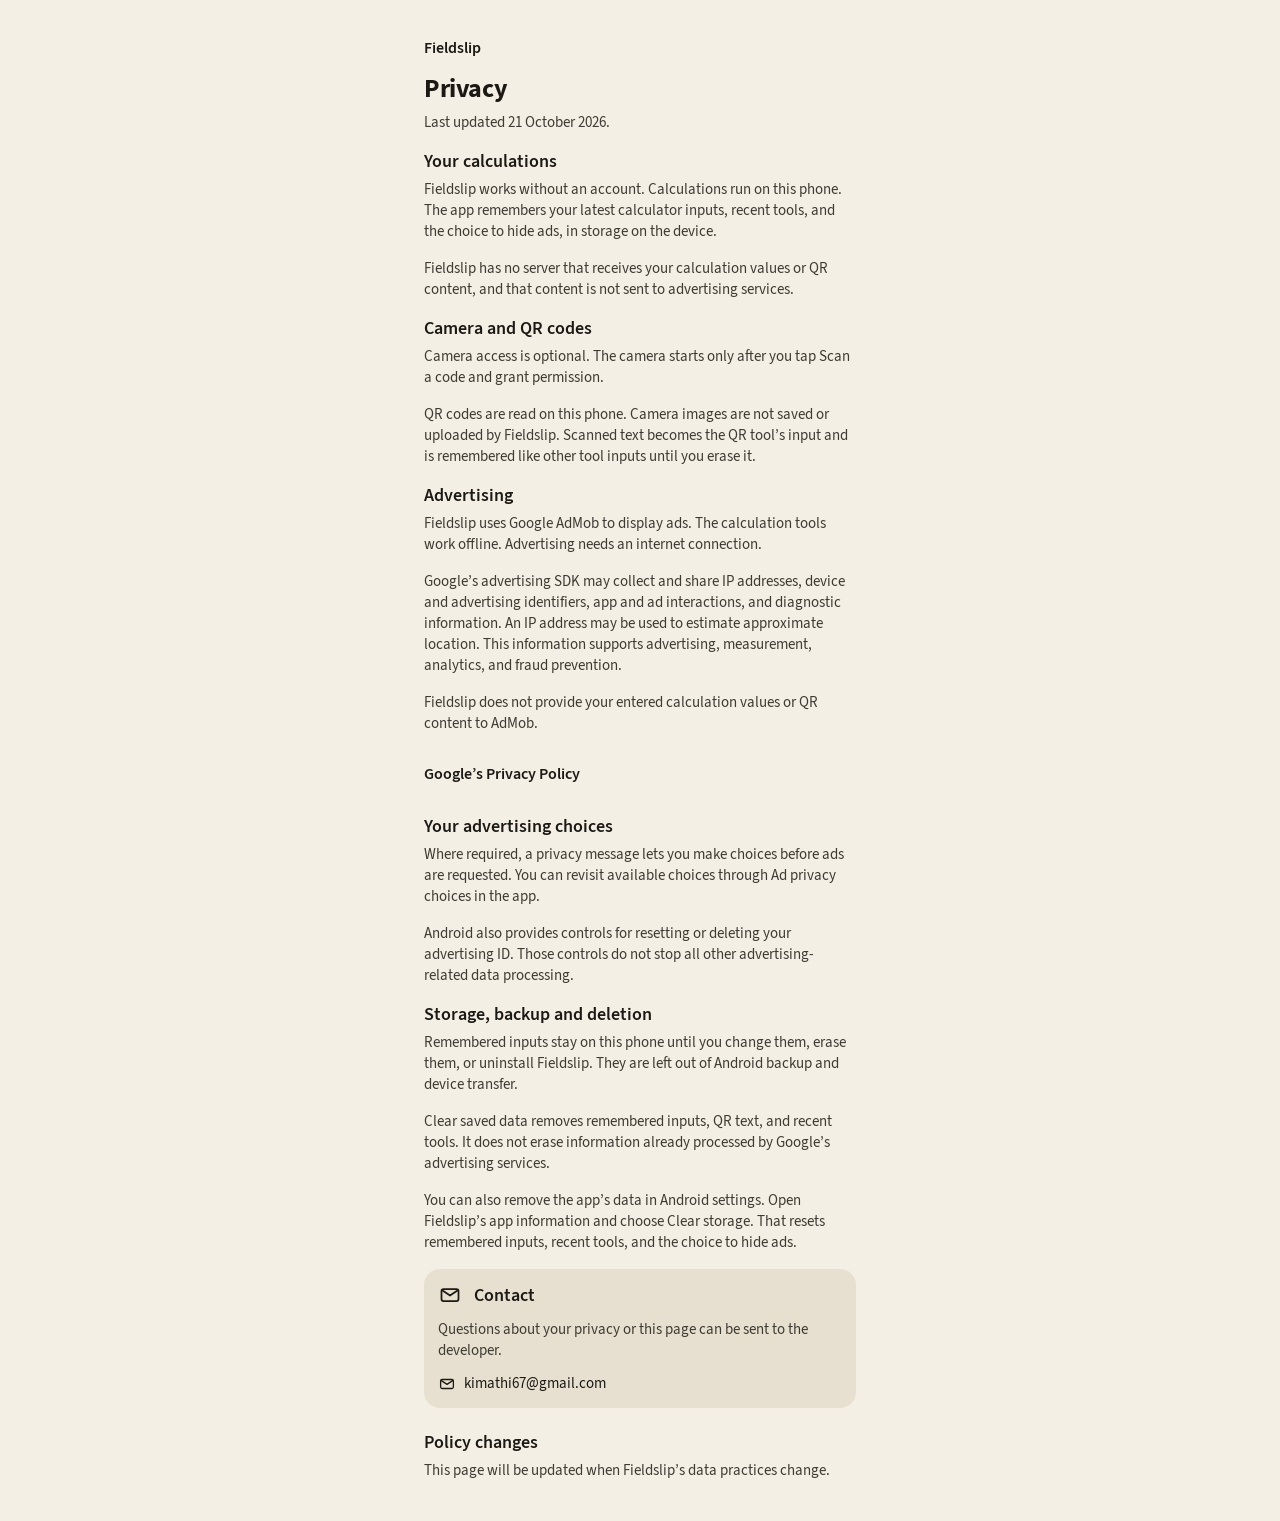
==== privacy/index.html @ 25e32473 "Add the public Fieldslip privacy page. Co-authored-by: Cursor <cursoragent@cursor.com>" ====
<!doctype html>
<html lang="en">
  <head>
    <meta charset="utf-8" />
    <meta name="viewport" content="width=device-width, initial-scale=1, viewport-fit=cover" />
    <meta name="theme-color" content="#F3EFE4" />
    <meta name="description" content="Privacy policy for Fieldslip. Contact kimathi67@gmail.com." />
    <title>Privacy — Fieldslip</title>
    <link rel="icon" href="/favicon.png" />
    <link rel="stylesheet" href="/css/site.css" />
  </head>
  <body>
    <main class="column">
      <a class="back" href="/">Fieldslip</a>
      <h1>Privacy</h1>
      <p class="date">Last updated 21 October 2026.</p>

      <section>
        <h2>Your calculations</h2>
        <p>
          Fieldslip works without an account. Calculations run on this phone. The app remembers your latest calculator
          inputs, recent tools, and the choice to hide ads, in storage on the device.
        </p>
        <p>
          Fieldslip has no server that receives your calculation values or QR content, and that content is not sent to
          advertising services.
        </p>
      </section>

      <section>
        <h2>Camera and QR codes</h2>
        <p>Camera access is optional. The camera starts only after you tap Scan a code and grant permission.</p>
        <p>
          QR codes are read on this phone. Camera images are not saved or uploaded by Fieldslip. Scanned text becomes
          the QR tool’s input and is remembered like other tool inputs until you erase it.
        </p>
      </section>

      <section>
        <h2>Advertising</h2>
        <p>
          Fieldslip uses Google AdMob to display ads. The calculation tools work offline. Advertising needs an internet
          connection.
        </p>
        <p>
          Google’s advertising SDK may collect and share IP addresses, device and advertising identifiers, app and ad
          interactions, and diagnostic information. An IP address may be used to estimate approximate location. This
          information supports advertising, measurement, analytics, and fraud prevention.
        </p>
        <p>Fieldslip does not provide your entered calculation values or QR content to AdMob.</p>
        <a class="text-link" href="https://policies.google.com/privacy">Google’s Privacy Policy</a>
      </section>

      <section>
        <h2>Your advertising choices</h2>
        <p>
          Where required, a privacy message lets you make choices before ads are requested. You can revisit available
          choices through Ad privacy choices in the app.
        </p>
        <p>
          Android also provides controls for resetting or deleting your advertising ID. Those controls do not stop all
          other advertising-related data processing.
        </p>
      </section>

      <section>
        <h2>Storage, backup and deletion</h2>
        <p>
          Remembered inputs stay on this phone until you change them, erase them, or uninstall Fieldslip. They are left
          out of Android backup and device transfer.
        </p>
        <p>
          Clear saved data removes remembered inputs, QR text, and recent tools. It does not erase information already
          processed by Google’s advertising services.
        </p>
        <p>
          You can also remove the app’s data in Android settings. Open Fieldslip’s app information and choose Clear
          storage. That resets remembered inputs, recent tools, and the choice to hide ads.
        </p>
      </section>

      <a class="card" href="mailto:kimathi67@gmail.com">
        <div class="card-head">
          <svg width="24" height="24" viewBox="0 0 24 24" aria-hidden="true">
            <rect x="3.5" y="6" width="17" height="12" rx="2" fill="none" stroke="#1C1915" stroke-width="1.75" stroke-linejoin="round" />
            <path d="M4.5 7.5 12 12.5l7.5-5" fill="none" stroke="#1C1915" stroke-width="1.75" stroke-linecap="round" stroke-linejoin="round" />
          </svg>
          <h2>Contact</h2>
        </div>
        <p class="card-body">Questions about your privacy or this page can be sent to the developer.</p>
        <div class="card-row">
          <svg width="18" height="18" viewBox="0 0 24 24" aria-hidden="true">
            <rect x="3.5" y="6" width="17" height="12" rx="2" fill="none" stroke="#1C1915" stroke-width="1.75" stroke-linejoin="round" />
            <path d="M4.5 7.5 12 12.5l7.5-5" fill="none" stroke="#1C1915" stroke-width="1.75" stroke-linecap="round" stroke-linejoin="round" />
          </svg>
          <span>kimathi67@gmail.com</span>
        </div>
      </a>

      <section>
        <h2>Policy changes</h2>
        <p>This page will be updated when Fieldslip’s data practices change.</p>
      </section>
    </main>
  </body>
</html>
---- css/site.css ----
@font-face {
  font-family: "Source Sans 3";
  src: url("../fonts/SourceSans3-Regular.ttf") format("truetype");
  font-weight: 400;
  font-style: normal;
  font-display: swap;
}

@font-face {
  font-family: "Source Sans 3";
  src: url("../fonts/SourceSans3-Semibold.ttf") format("truetype");
  font-weight: 600;
  font-style: normal;
  font-display: swap;
}

@font-face {
  font-family: "Source Sans 3";
  src: url("../fonts/SourceSans3-Bold.ttf") format("truetype");
  font-weight: 700;
  font-style: normal;
  font-display: swap;
}

* {
  box-sizing: border-box;
}

html,
body {
  margin: 0;
  background: #f3efe4;
  color: #1c1915;
}

body {
  min-height: 100dvh;
  font-family: "Source Sans 3", sans-serif;
  font-weight: 400;
  font-size: 15px;
  line-height: 21px;
  caret-color: #1c1915;
}

::selection {
  background: #1c1915;
  color: #f3efe4;
}

.column {
  width: 100%;
  max-width: 480px;
  margin: 0 auto;
  padding: 24px;
}

.lockup {
  display: flex;
  align-items: center;
  gap: 12px;
  margin-top: 12px;
  margin-bottom: 22px;
  color: inherit;
  text-decoration: none;
}

.word {
  margin: 0;
  font-size: 32px;
  line-height: 36px;
  font-weight: 700;
  letter-spacing: -0.6px;
}

.promise {
  margin: 2px 0 0;
  color: #3f3a32;
  font-size: 15px;
  line-height: 20px;
  font-weight: 400;
}

.back {
  display: inline-flex;
  align-items: center;
  min-height: 48px;
  color: #1c1915;
  font-size: 16px;
  line-height: 22px;
  font-weight: 600;
  text-decoration: none;
}

h1 {
  margin: 0 0 8px;
  font-size: 26px;
  line-height: 32px;
  font-weight: 700;
  letter-spacing: -0.4px;
}

.date,
p {
  margin: 0 0 16px;
  color: #3f3a32;
}

h2 {
  margin: 0 0 6px;
  font-size: 18px;
  line-height: 24px;
  font-weight: 600;
}

a {
  color: #1c1915;
}

.text-link {
  display: inline-flex;
  align-items: center;
  min-height: 48px;
  margin-bottom: 16px;
  color: #1c1915;
  font-size: 16px;
  line-height: 22px;
  font-weight: 600;
  text-decoration: none;
}

.card {
  display: block;
  margin: 8px 0 22px;
  padding: 14px;
  border-radius: 16px;
  background: #e7e0d0;
  color: inherit;
  text-decoration: none;
}

.card-head {
  display: flex;
  align-items: center;
  gap: 12px;
}

.card h2,
.card-title {
  margin: 0;
  color: #1c1915;
  font-size: 18px;
  line-height: 24px;
  font-weight: 600;
}

.card p,
.card-body {
  margin: 12px 0 0;
  color: #3f3a32;
}

.card-row {
  display: flex;
  align-items: center;
  gap: 8px;
  margin-top: 12px;
  color: #1c1915;
}

a:focus-visible {
  outline: 2px solid #1c1915;
  outline-offset: 3px;
}

@media (hover: hover) and (pointer: fine) {
  a:hover {
    opacity: 0.84;
  }
}
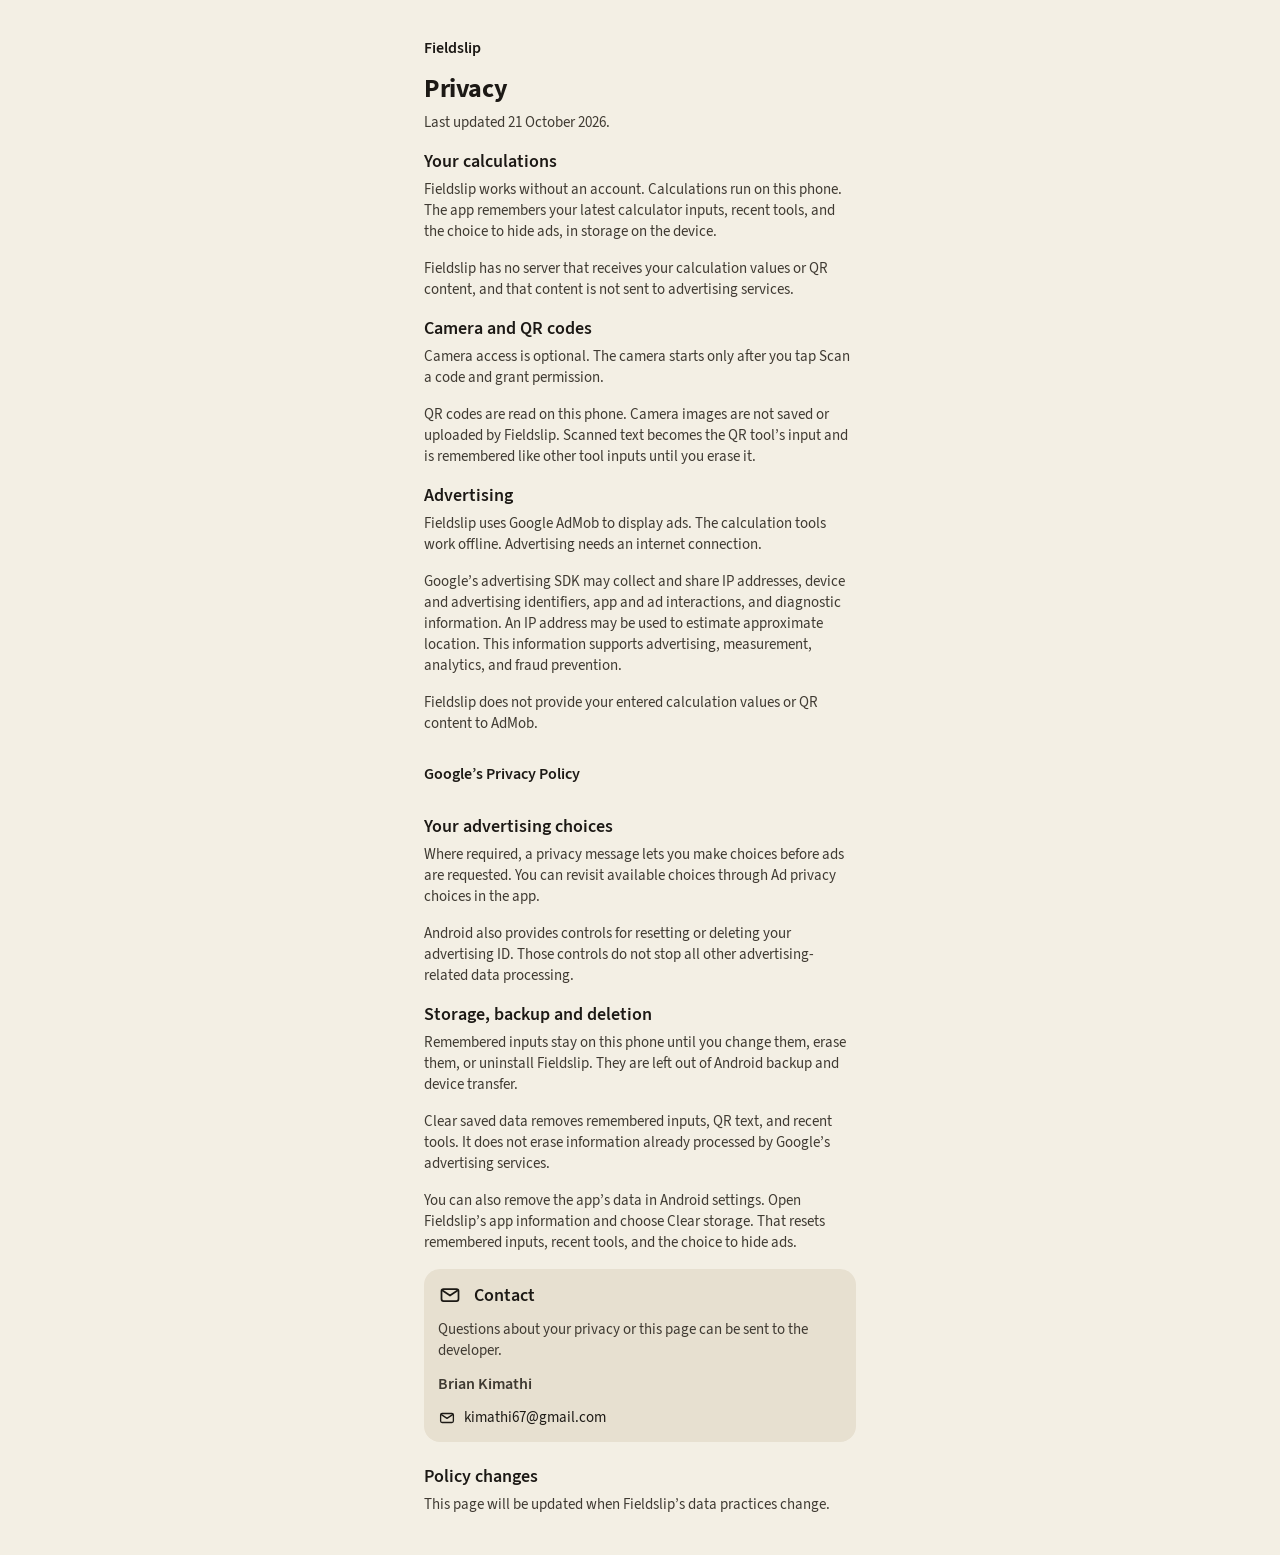
==== commit a7b5856d: "Name Brian Kimathi on the privacy contact card. Co-authored-by: Cursor <cursoragent@cursor.com>" ====
--- a/privacy/index.html
+++ b/privacy/index.html
@@ -88,6 +88,7 @@
           <h2>Contact</h2>
         </div>
         <p class="card-body">Questions about your privacy or this page can be sent to the developer.</p>
+        <p class="card-name">Brian Kimathi</p>
         <div class="card-row">
           <svg width="18" height="18" viewBox="0 0 24 24" aria-hidden="true">
             <rect x="3.5" y="6" width="17" height="12" rx="2" fill="none" stroke="#1C1915" stroke-width="1.75" stroke-linejoin="round" />
--- a/css/site.css
+++ b/css/site.css
@@ -159,6 +159,14 @@
   color: #3f3a32;
 }
 
+.card-name {
+  margin: 12px 0 0;
+  color: #1c1915;
+  font-size: 16px;
+  line-height: 22px;
+  font-weight: 600;
+}
+
 .card-row {
   display: flex;
   align-items: center;
